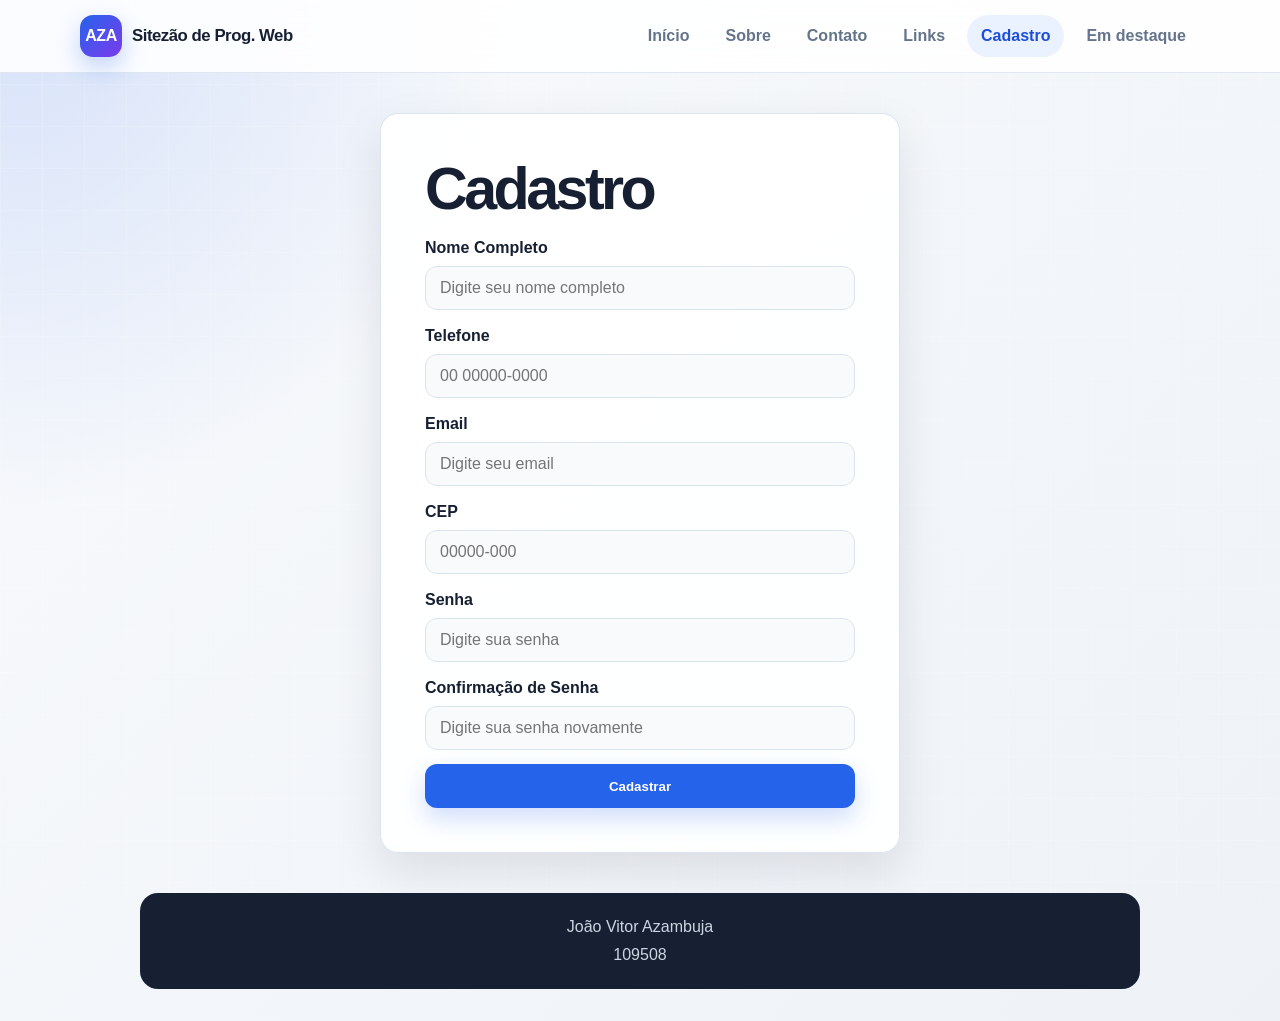
==== Web/cadastro.html @ dae752a2 "Atividade de Fetch - Aula 09 (Em Destaque)" ====
<!DOCTYPE html>
<html lang="pt-BR">
<head>
  <meta charset="utf-8" />
  <meta name="viewport" content="width=device-width, initial-scale=1.0" />
  <meta name="description" content="Página de cadastro" />
  <meta name="keywords" content="cadastro, formulário, validação" />
  <title>Cadastro - João Vitor Azambuja</title>
  <link href="style.css" rel="stylesheet" />
  <script src="scripts.js" defer></script>
</head>
<body>
  <div id="header-container"></div>

  <main class="page-card form-page compact-card">
    <h1>Cadastro</h1>

    <form onsubmit="enviarForm(event)">
      <div>
        <label for="name">Nome Completo</label>
        <input type="text" id="name" name="name" placeholder="Digite seu nome completo" />
      </div>

      <div>
        <label for="phone">Telefone</label>
        <input type="text" id="phone" name="phone" placeholder="00 00000-0000" />
      </div>

      <div>
        <label for="email">Email</label>
        <input type="text" id="email" name="email" placeholder="Digite seu email" />
      </div>

      <div>
        <label for="cep">CEP</label>
        <input type="text" id="cep" name="cep" placeholder="00000-000" />
      </div>

      <div>
        <label for="senha">Senha</label>
        <input type="password" id="senha" name="senha" placeholder="Digite sua senha" />
      </div>

      <div>
        <label for="senhaAlt">Confirmação de Senha</label>
        <input type="password" id="senhaAlt" name="senhaAlt" placeholder="Digite sua senha novamente" />
      </div>

      <button type="submit">Cadastrar</button>
    </form>

    <div class="erro" id="mensagemErro"></div>
    <div class="sucesso" id="mensagemSucesso"></div>
  </main>

  <footer>
    <p>João Vitor Azambuja</p>
    <p>109508</p>
  </footer>
</body>
</html>
---- Web/style.css ----
:root {
  --bg: #eef2f7;
  --surface: #ffffff;
  --surface-soft: #f8fafc;
  --text: #172033;
  --muted: #64748b;
  --primary: #2563eb;
  --primary-dark: #1d4ed8;
  --border: #dbe3ef;
  --shadow: 0 18px 45px rgba(15, 23, 42, 0.10);
  --radius: 18px;
}

* {
  box-sizing: border-box;
}

html {
  scroll-behavior: smooth;
}

body {
  margin: 0;
  min-height: 100vh;
  font-family: Arial, Helvetica, sans-serif;
  line-height: 1.5;
  color: var(--text);
  background:
    radial-gradient(circle at top left, rgba(37, 99, 235, 0.16), transparent 32rem),
    linear-gradient(135deg, #f8fafc 0%, var(--bg) 100%);
}

body::before {
  content: "";
  position: fixed;
  inset: 0;
  pointer-events: none;
  background-image: linear-gradient(rgba(255,255,255,0.45) 1px, transparent 1px), linear-gradient(90deg, rgba(255,255,255,0.45) 1px, transparent 1px);
  background-size: 42px 42px;
  opacity: 0.35;
}

a {
  color: var(--primary);
  text-decoration: none;
}

a:hover {
  text-decoration: underline;
}

img {
  max-width: 100%;
  height: auto;
  display: block;
  border-radius: var(--radius);
}

.site-header {
  position: sticky;
  top: 0;
  z-index: 10;
  border-bottom: 1px solid rgba(219, 227, 239, 0.85);
  background: rgba(255, 255, 255, 0.88);
  backdrop-filter: blur(16px);
}

.header-container {
  width: min(1120px, calc(100% - 32px));
  min-height: 72px;
  margin: 0 auto;
  display: flex;
  align-items: center;
  justify-content: space-between;
  gap: 24px;
}

.logo {
  display: inline-flex;
  align-items: center;
  gap: 10px;
  color: var(--text);
  font-weight: 800;
  letter-spacing: -0.03em;
}

.logo:hover {
  text-decoration: none;
}

.logo-icon {
  display: grid;
  place-items: center;
  width: 42px;
  height: 42px;
  color: #fff;
  background: linear-gradient(135deg, var(--primary), #7c3aed);
  border-radius: 13px;
  box-shadow: 0 10px 24px rgba(37, 99, 235, 0.28);
}

.logo-text {
  font-size: 1.05rem;
}

.site-nav ul {
  list-style: none;
  display: flex;
  align-items: center;
  gap: 8px;
  padding: 0;
  margin: 0;
}

.site-nav a {
  display: inline-flex;
  align-items: center;
  min-height: 42px;
  padding: 8px 14px;
  border-radius: 999px;
  color: var(--muted);
  font-weight: 700;
  transition: 0.2s ease;
}

.site-nav a:hover,
.site-nav a.active {
  color: var(--primary-dark);
  background: #eaf1ff;
  text-decoration: none;
}

.menu-toggle {
  display: none;
  width: 44px;
  height: 44px;
  border: 1px solid var(--border);
  border-radius: 12px;
  background: var(--surface);
  cursor: pointer;
}

.menu-toggle span {
  display: block;
  width: 20px;
  height: 2px;
  margin: 4px auto;
  background: var(--text);
  border-radius: 999px;
}

.page-card {
  position: relative;
  width: min(1000px, calc(100% - 32px));
  margin: 40px auto;
  padding: clamp(24px, 4vw, 44px);
  background: rgba(255, 255, 255, 0.92);
  border: 1px solid rgba(219, 227, 239, 0.95);
  border-radius: var(--radius);
  box-shadow: var(--shadow);
}

.compact-card {
  max-width: 520px;
}

.hero {
  display: grid;
  grid-template-columns: 1fr minmax(260px, 420px);
  align-items: center;
  gap: 32px;
}

.eyebrow {
  margin: 0 0 10px;
  color: var(--primary);
  font-weight: 800;
  text-transform: uppercase;
  letter-spacing: 0.12em;
  font-size: 0.78rem;
}

h1 {
  margin: 0 0 16px;
  font-size: clamp(2rem, 5vw, 3.7rem);
  line-height: 1.05;
  letter-spacing: -0.06em;
}

h2 {
  margin: 0 0 12px;
  font-size: 1.15rem;
}

p {
  color: var(--muted);
}

mark {
  padding: 2px 6px;
  border-radius: 8px;
  color: #854d0e;
  background: #fef3c7;
}

.button-link,
button {
  display: inline-flex;
  justify-content: center;
  align-items: center;
  min-height: 44px;
  padding: 12px 18px;
  border: 0;
  border-radius: 12px;
  color: #fff;
  background: var(--primary);
  font-weight: 800;
  cursor: pointer;
  box-shadow: 0 10px 24px rgba(37, 99, 235, 0.22);
}

.button-link:hover,
button:hover {
  background: var(--primary-dark);
  text-decoration: none;
}

button:disabled {
  cursor: wait;
  opacity: 0.75;
}

.grid-2 {
  display: grid;
  grid-template-columns: repeat(2, minmax(0, 1fr));
  gap: 18px;
  margin-top: 24px;
}

.content-box {
  padding: 20px;
  background: var(--surface-soft);
  border: 1px solid var(--border);
  border-radius: 16px;
}

.content-box ul,
.content-box ol {
  margin-bottom: 0;
  padding-left: 22px;
}

.form-page form {
  display: grid;
  gap: 14px;
}

label {
  display: block;
  margin-bottom: 6px;
  color: var(--text);
  font-weight: 700;
}

input,
textarea {
  width: 100%;
  padding: 12px 14px;
  border: 1px solid var(--border);
  border-radius: 12px;
  background: var(--surface-soft);
  color: var(--text);
  font-size: 1rem;
  outline: none;
}

input:focus,
textarea:focus {
  border-color: var(--primary);
  box-shadow: 0 0 0 4px rgba(37, 99, 235, 0.12);
}

textarea {
  min-height: 140px;
  resize: vertical;
}

.erro,
.sucesso {
  display: none;
  margin-top: 16px;
  padding: 12px 14px;
  border-radius: 12px;
  font-size: 0.95rem;
}

.erro {
  color: #991b1b;
  background: #fef2f2;
  border: 1px solid #fecaca;
}

.sucesso {
  color: #166534;
  background: #f0fdf4;
  border: 1px solid #bbf7d0;
}

iframe {
  width: 100%;
  max-width: 760px;
  aspect-ratio: 16 / 9;
  height: auto;
  border: 0;
  border-radius: var(--radius);
  box-shadow: var(--shadow);
}

footer {
  position: relative;
  width: min(1000px, calc(100% - 32px));
  margin: 0 auto 32px;
  padding: 18px;
  text-align: center;
  color: #fff;
  background: #172033;
  border-radius: var(--radius);
}

footer p {
  margin: 4px 0;
  color: #cbd5e1;
}

@media (max-width: 760px) {
  .header-container {
    width: min(100% - 24px, 1120px);
    min-height: 64px;
  }

  .menu-toggle {
    display: block;
  }

  .site-nav {
    position: absolute;
    left: 12px;
    right: 12px;
    top: 72px;
    display: none;
    padding: 12px;
    background: #fff;
    border: 1px solid var(--border);
    border-radius: 16px;
    box-shadow: var(--shadow);
  }

  .site-nav.open {
    display: block;
  }

  .site-nav ul {
    flex-direction: column;
    align-items: stretch;
  }

  .site-nav a {
    width: 100%;
  }

  .hero,
  .grid-2 {
    grid-template-columns: 1fr;
  }

  .page-card {
    margin: 24px auto;
  }
}

@media (max-width: 480px) {
  .logo-text {
    display: none;
  }

  .page-card {
    width: min(100% - 20px, 1000px);
    padding: 22px;
  }

  footer {
    width: min(100% - 20px, 1000px);
  }
}

.page-intro {
  max-width: 760px;
}

.status-panel {
  margin-top: 24px;
}

.loading-box,
.empty-box {
  display: none;
  padding: 14px 16px;
  border-radius: 14px;
  border: 1px solid var(--border);
  background: var(--surface-soft);
  color: var(--muted);
  font-weight: 700;
}

.loading-box::before {
  content: "";
  display: inline-block;
  width: 12px;
  height: 12px;
  margin-right: 8px;
  border: 2px solid #bfdbfe;
  border-top-color: var(--primary);
  border-radius: 50%;
  animation: spin 0.8s linear infinite;
  vertical-align: -2px;
}

.products-grid {
  display: grid;
  grid-template-columns: repeat(3, minmax(0, 1fr));
  gap: 18px;
  margin-top: 24px;
}

.product-card {
  display: flex;
  flex-direction: column;
  gap: 10px;
  min-height: 210px;
  padding: 22px;
  border: 1px solid var(--border);
  border-radius: 18px;
  background: linear-gradient(180deg, #ffffff 0%, #f8fafc 100%);
  box-shadow: 0 12px 30px rgba(15, 23, 42, 0.08);
}

.product-card h2 {
  margin: 0;
  font-size: 1.2rem;
  line-height: 1.25;
}

.product-badge {
  width: fit-content;
  padding: 6px 10px;
  border-radius: 999px;
  color: var(--primary-dark);
  background: #eaf1ff;
  font-size: 0.78rem;
  font-weight: 800;
  text-transform: uppercase;
  letter-spacing: 0.08em;
}

.product-price {
  margin: auto 0 0;
  color: var(--text);
  font-size: 1.6rem;
  font-weight: 900;
  letter-spacing: -0.04em;
}

.product-description {
  margin: 0;
}

@keyframes spin {
  to {
    transform: rotate(360deg);
  }
}

@media (max-width: 900px) {
  .products-grid {
    grid-template-columns: repeat(2, minmax(0, 1fr));
  }
}

@media (max-width: 580px) {
  .products-grid {
    grid-template-columns: 1fr;
  }

  .product-card {
    min-height: auto;
  }
}

.toast-container {
  position: fixed;
  top: 88px;
  left: 16px;
  z-index: 9999;
  display: flex;
  flex-direction: column;
  gap: 10px;
  width: min(360px, calc(100vw - 32px));
  pointer-events: none;
}

.toast {
  display: grid;
  gap: 4px;
  padding: 14px 16px;
  border-radius: 14px;
  border: 1px solid rgba(127, 29, 29, 0.25);
  color: #7f1d1d;
  background: rgba(254, 242, 242, 0.96);
  box-shadow: 0 14px 35px rgba(15, 23, 42, 0.16);
  animation: toastEntrada 0.3s ease both;
  pointer-events: auto;
}

.toast strong {
  font-size: 0.88rem;
  text-transform: uppercase;
  letter-spacing: 0.06em;
}

.toast span {
  font-size: 0.92rem;
  line-height: 1.35;
}

.toast-erro {
  border-left: 5px solid #dc2626;
}

.toast-saindo {
  animation: toastSaida 0.35s ease both;
}

@keyframes toastEntrada {
  from {
    opacity: 0;
    transform: translateX(-18px);
  }

  to {
    opacity: 1;
    transform: translateX(0);
  }
}

@keyframes toastSaida {
  from {
    opacity: 1;
    transform: translateX(0);
  }

  to {
    opacity: 0;
    transform: translateX(-18px);
  }
}

@media (max-width: 580px) {
  .toast-container {
    top: 76px;
    left: 12px;
    width: calc(100vw - 24px);
  }
}
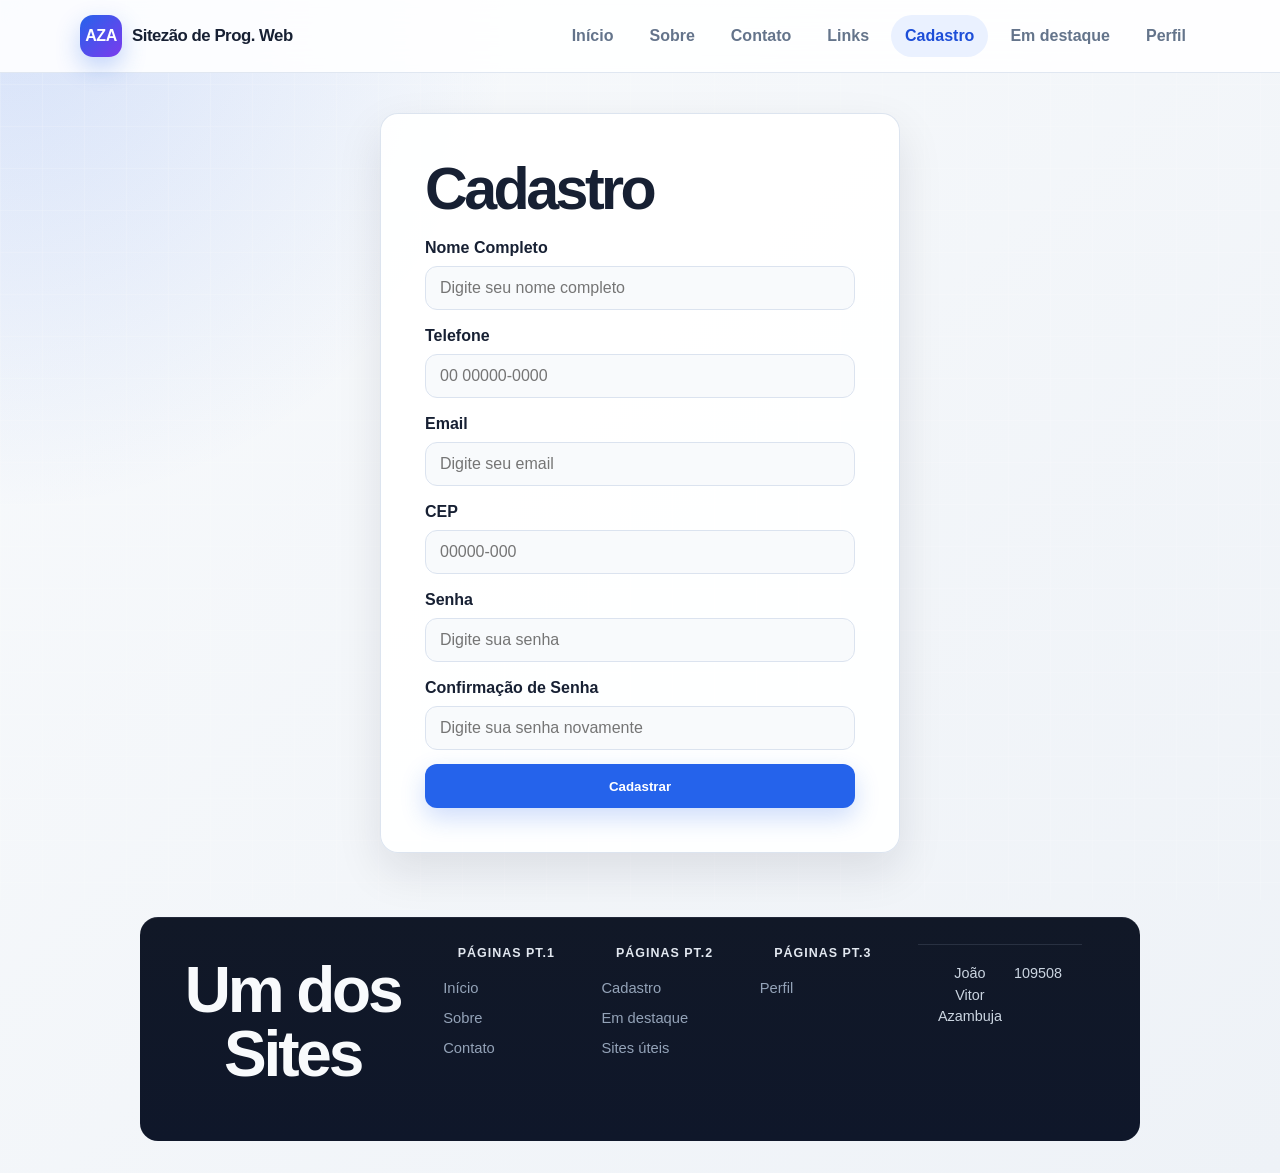
==== commit 0232aa61: "Correções + Footer + Página de Perfil" ====
--- a/Web/cadastro.html
+++ b/Web/cadastro.html
@@ -51,11 +51,10 @@
 
     <div class="erro" id="mensagemErro"></div>
     <div class="sucesso" id="mensagemSucesso"></div>
+
   </main>
 
-  <footer>
-    <p>João Vitor Azambuja</p>
-    <p>109508</p>
-  </footer>
+  <div id="footer-container"></div>
+
 </body>
 </html>
--- a/Web/style.css
+++ b/Web/style.css
@@ -571,3 +571,186 @@
     width: calc(100vw - 24px);
   }
 }
+
+.site-footer {
+    margin-top: 48px;
+    background: #101827;
+    color: #f8fafc;
+    border-top: 1px solid rgba(255, 255, 255, 0.08);
+}
+
+.footer-container {
+    max-width: 1100px;
+    margin: 0 auto;
+    padding: 32px 20px;
+    display: grid;
+    grid-template-columns: 1.5fr 1fr 1fr;
+    gap: 24px;
+    align-items: start;
+}
+
+.footer-info h2 {
+    margin: 0 0 8px;
+    font-size: 1.3rem;
+}
+
+.footer-info p,
+.footer-copy p {
+    margin: 4px 0;
+    color: #cbd5e1;
+}
+
+.footer-links {
+    display: flex;
+    flex-direction: column;
+    gap: 8px;
+}
+
+.footer-links a {
+    color: #cbd5e1;
+    text-decoration: none;
+    transition: color 0.2s ease;
+}
+
+.footer-links a:hover {
+    color: #ffffff;
+}
+
+.footer-copy {
+    text-align: right;
+}
+
+@media (max-width: 768px) {
+    .footer-container {
+        grid-template-columns: 1fr;
+        text-align: center;
+    }
+
+    .footer-links {
+        align-items: center;
+    }
+
+    .footer-copy {
+        text-align: center;
+    }
+}
+
+.site-footer {
+  margin-top: 64px;
+  background: linear-gradient(180deg, #111827 0%, #0f172a 100%);
+  color: #f8fafc;
+  border-top: 1px solid rgba(255, 255, 255, 0.08);
+}
+
+.footer-main,
+.footer-columns,
+.footer-bottom {
+  max-width: 1100px;
+  margin: 0 auto;
+  padding-left: 20px;
+  padding-right: 20px;
+}
+
+.footer-main {
+  display: flex;
+  align-items: center;
+  justify-content: space-between;
+  gap: 16px;
+  padding-top: 8px;
+  padding-bottom: 24px;
+}
+
+.footer-brand h2 {
+  margin: 0;
+  font-size: clamp(2.4rem, 7vw, 4rem);
+  line-height: 1;
+  letter-spacing: -0.05em;
+}
+
+.footer-brand p {
+  margin: 8px 0 0;
+  color: #cbd5e1;
+}
+
+
+.footer-columns {
+  display: grid;
+  grid-template-columns: repeat(4, 1fr);
+  gap: 32px;
+  padding-bottom: 32px;
+}
+
+.footer-column h3 {
+  margin: 0 0 14px;
+  color: #e2e8f0;
+  font-size: 0.78rem;
+  text-transform: uppercase;
+  letter-spacing: 0.08em;
+}
+
+.footer-column a {
+  display: block;
+  width: fit-content;
+  color: #94a3b8;
+  text-decoration: none;
+  margin-bottom: 8px;
+  font-size: 0.92rem;
+  transition: color 0.2s ease, transform 0.2s ease;
+}
+
+.footer-column a:hover {
+  color: #ffffff;
+  transform: translateX(3px);
+  text-decoration: none;
+}
+
+.footer-bottom {
+  border-top: 1px solid rgba(148, 163, 184, 0.18);
+  padding-top: 18px;
+  padding-bottom: 22px;
+  display: flex;
+  justify-content: space-between;
+  gap: 12px;
+  color: #94a3b8;
+  font-size: 0.9rem;
+}
+
+.footer-bottom p {
+  margin: 0;
+}
+
+@media (max-width: 768px) {
+
+  .footer-main {
+    flex-direction: column;
+    align-items: flex-start;
+  }
+
+  .footer-columns {
+    grid-template-columns: repeat(2, 1fr);
+  }
+
+  .footer-bottom {
+    flex-direction: column;
+    text-align: center;
+  }
+}
+
+@media (max-width: 480px) {
+
+  .footer-main {
+    align-items: center;
+    text-align: center;
+  }
+
+  .footer-columns {
+    grid-template-columns: 1fr;
+    text-align: center;
+  }
+
+  .footer-column a {
+    margin-left: auto;
+    margin-right: auto;
+  }
+
+}
